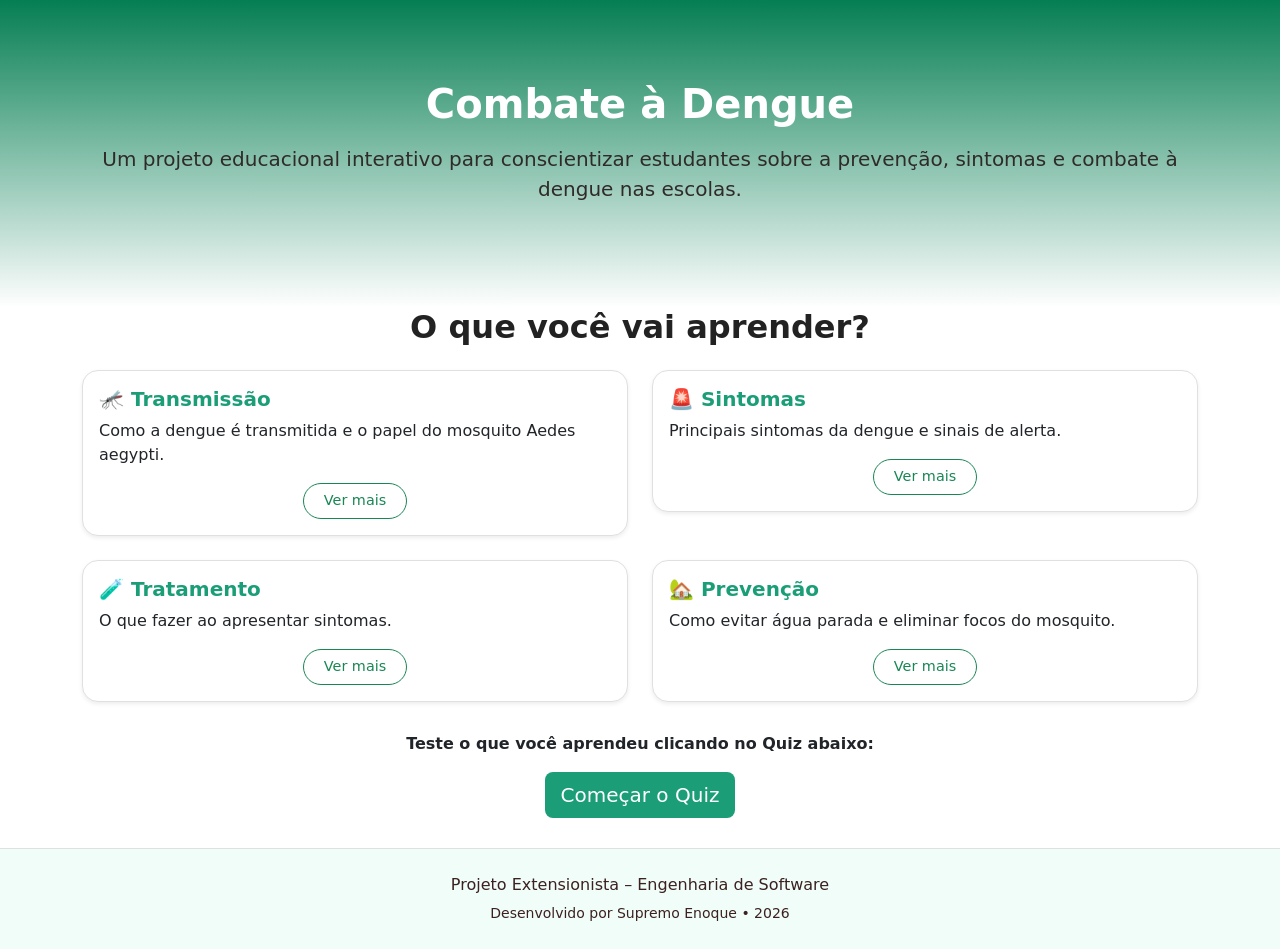
==== index.html @ 9ac5cbc0 "adicionado arquivos" ====
<!DOCTYPE html>
<html lang="pt-BR">
<head>
  <meta charset="UTF-8">
  <title>Combate à Dengue | Projeto Educacional</title>
  <meta name="viewport" content="width=device-width, initial-scale=1">

  <!-- Bootstrap -->
  <link href="https://cdn.jsdelivr.net/npm/bootstrap@5.3.2/dist/css/bootstrap.min.css" rel="stylesheet">

  <!-- CSS do projeto -->
  <link rel="stylesheet" href="./src/style.css">
</head>

<body>

<!-- HERO -->
<section class="hero d-flex align-items-center text-center">
  <div class="container">
    <h1 class="mb-3">Combate à Dengue</h1>
    <p class="lead mb-4" style="font-weight: 500; color: rgb(48, 43, 43);">
      Um projeto educacional interativo para conscientizar estudantes sobre a prevenção,
      sintomas e combate à dengue nas escolas.
    </p>
  
  </div>
</section>



<!-- O QUE VOCÊ VAI APRENDER -->
<section class="">
  <div class="container">
    <h2 class="text-center mb-4">O que você vai aprender?</h2>

    <div class="row g-4">

      <!-- TRANSMISSÃO -->
      <div class="col-md-6">
        <div class="card shadow-sm">
          <div class="card-body">
            <h5>🦟 Transmissão</h5>
            <p>Como a dengue é transmitida e o papel do mosquito Aedes aegypti.</p>

            <button class="btn btn-outline-success btn-sm"
              onclick="toggleConteudo('transmissao')">
              Ver mais
            </button>

            <div class="conteudo-expandido" id="transmissao">
              <hr>
              <img src="./src/img/mosquisto.png" class="img-fluid rounded mb-3" alt="Mosquito da dengue" style="height: 250px; width: 300px;" >

          <p>
  A dengue é uma doença viral transmitida pela picada da fêmea do mosquito
  <strong>Aedes aegypti</strong>, vetor urbano altamente adaptado ao ambiente humano.
  Após se infectar ao picar uma pessoa doente, o mosquito pode transmitir o vírus
  a outras pessoas durante toda a sua vida.
</p>

<p>
  O <strong>Aedes aegypti</strong> apresenta hábitos predominantemente diurnos,
  com maior atividade nas primeiras horas da manhã e no final da tarde.
  Sua proliferação está diretamente relacionada a condições ambientais favoráveis,
  especialmente a presença de água parada limpa.
</p>

<h6 class="mt-3">Principais criadouros do mosquito</h6>
<ul>
  <li>Caixas d’água, cisternas e reservatórios destampados</li>
  <li>Pneus descartados, garrafas, latas e recipientes plásticos</li>
  <li>Pratos de plantas, calhas obstruídas e ralos externos</li>
  <li>Bandejas de geladeiras e aparelhos de ar-condicionado</li>
</ul>

<p>
  O ciclo de vida do mosquito é rápido: em condições ideais, os ovos podem se
  transformar em mosquitos adultos em aproximadamente <strong>7 a 10 dias</strong>,
  o que favorece surtos em períodos de calor e chuvas frequentes.
</p>

<p>
  É importante destacar que <strong>a dengue não é transmitida de pessoa para pessoa</strong>.
  A transmissão ocorre exclusivamente pela picada do mosquito infectado, reforçando
  a importância das ações de controle ambiental e eliminação de focos.
</p>

<p class="fst-italic text-muted">
  A redução da proliferação do vetor é considerada a principal estratégia de
  prevenção da dengue, sendo uma responsabilidade coletiva que envolve a comunidade,
  o poder público e as instituições educacionais.
</p>

            </div>
          </div>
        </div>
      </div>

      <!-- SINTOMAS -->
      <div class="col-md-6">
        <div class="card shadow-sm">
          <div class="card-body">
            <h5>🚨 Sintomas</h5>
            <p>Principais sintomas da dengue e sinais de alerta.</p>

            <button class="btn btn-outline-success btn-sm"
              onclick="toggleConteudo('sintomas')">
              Ver mais
            </button>

            <div class="conteudo-expandido" id="sintomas">
              <hr>
              <img src="./src/img/sintomas.png" class="img-fluid rounded mb-3" alt="Sintomas da dengue"  style="height: 400px; width: 300px;">

             <p>
  Os sintomas da dengue geralmente surgem entre <strong>4 e 10 dias</strong>
  após a picada do mosquito infectado. A doença pode se manifestar de forma
  assintomática, leve ou grave, variando conforme a resposta imunológica do
  organismo e o tipo do vírus envolvido.
</p>

<p>
  A fase inicial da doença, conhecida como <strong>fase febril</strong>,
  caracteriza-se por início súbito de febre alta, geralmente acima de 38,5 °C,
  acompanhada de sintomas sistêmicos intensos.
</p>

<h6 class="mt-3">Sintomas mais comuns</h6>
<ul>
  <li>Febre alta de início abrupto</li>
  <li>Dor de cabeça intensa</li>
  <li>Dor atrás dos olhos (dor retro-orbitária)</li>
  <li>Dores musculares e articulares</li>
  <li>Mal-estar generalizado e fadiga</li>
  <li>Náuseas e vômitos</li>
</ul>

<p>
  Em alguns casos, pode ocorrer o surgimento de <strong>manchas avermelhadas na pele</strong>,
  conhecidas como exantema, geralmente acompanhadas de coceira.
</p>

<h6 class="mt-3">Sinais de alerta para formas graves</h6>
<ul>
  <li>Dor abdominal intensa e contínua</li>
  <li>Vômitos persistentes</li>
  <li>Sangramentos (nariz, gengiva ou fezes)</li>
  <li>Tontura ou sensação de desmaio</li>
  <li>Sonolência excessiva ou irritabilidade</li>
</ul>

<p>
  A presença de sinais de alerta indica risco de evolução para formas graves da
  dengue, como a <strong>dengue hemorrágica</strong>, exigindo atendimento médico
  imediato.
</p>

<p class="fst-italic text-muted">
  O reconhecimento precoce dos sintomas e a busca por assistência de saúde são
  fundamentais para reduzir complicações e óbitos associados à dengue.
</p>

            </div>
          </div>
        </div>
      </div>

      <!-- TRATAMENTO -->
      <div class="col-md-6">
        <div class="card shadow-sm">
          <div class="card-body">
            <h5>🧪 Tratamento</h5>
            <p>O que fazer ao apresentar sintomas.</p>

            <button class="btn btn-outline-success btn-sm"
              onclick="toggleConteudo('tratamento')">
              Ver mais
            </button>

            <div class="conteudo-expandido" id="tratamento">
              <hr>
              <img src="./src/img/tratamento.png" class="img-fluid rounded mb-3" alt="Tratamento da dengue" style="height: 400px; width: 300px;">

             <p>
  Atualmente, <strong>não existe um tratamento específico capaz de eliminar o
  vírus da dengue</strong>. O manejo clínico da doença é baseado no alívio dos
  sintomas, na prevenção de complicações e no acompanhamento cuidadoso da
  evolução do paciente.
</p>

<p>
  A maioria dos casos de dengue pode ser tratada em casa, desde que não haja
  sinais de gravidade. O tratamento domiciliar deve ser realizado com orientação
  médica e acompanhamento dos sintomas.
</p>

<h6 class="mt-3">Medidas recomendadas no tratamento</h6>
<ul>
  <li>Repouso absoluto durante o período febril</li>
  <li>Ingestão abundante de líquidos para evitar desidratação</li>
  <li>Uso de medicamentos para controle da febre e da dor, somente com prescrição médica</li>
</ul>

<p>
  A hidratação é considerada a <strong>principal medida terapêutica</strong>,
  podendo ser realizada por via oral ou intravenosa, conforme a gravidade do
  quadro clínico.
</p>

<h6 class="mt-3">Medicamentos que devem ser evitados</h6>
<ul>
  <li>Ácido acetilsalicílico (AAS)</li>
  <li>Ibuprofeno</li>
  <li>Diclofenaco e outros anti-inflamatórios</li>
</ul>

<p>
  Esses medicamentos aumentam o risco de sangramentos e podem agravar as formas
  graves da doença.
</p>

<h6 class="mt-3">Quando procurar atendimento médico</h6>
<ul>
  <li>Persistência da febre por mais de 48 horas</li>
  <li>Presença de dor abdominal intensa</li>
  <li>Vômitos frequentes</li>
  <li>Sinais de sangramento</li>
  <li>Dificuldade para ingerir líquidos</li>
</ul>

<p>
  Em casos mais graves, pode ser necessária a hospitalização para monitoramento
  contínuo, administração de fluidos intravenosos e suporte clínico adequado.
</p>

<p class="fst-italic text-muted">
  O tratamento correto e o acompanhamento precoce reduzem significativamente o
  risco de complicações e mortalidade associadas à dengue.
</p>

            </div>
          </div>
        </div>
      </div>

  <!-- PREVENÇÃO -->
<div class="col-md-6">
  <div class="card shadow-sm">
    <div class="card-body">
      <h5>🏡 Prevenção</h5>
      <p>Como evitar água parada e eliminar focos do mosquito.</p>

      <button class="btn btn-outline-success btn-sm"
        onclick="toggleConteudo('conteudo-prevencao', this)">
        Ver mais
      </button>

      <div class="conteudo-expandido" id="conteudo-prevencao">
        <hr>
        <img src="./src/img/prevencao.png"
             class="img-fluid rounded mb-3"
             alt="Prevenção da dengue"
             style="height: 400px; width: 300px;">

        <p>
          A prevenção da dengue é a <strong>principal e mais eficaz estratégia</strong>
          para o controle da doença, uma vez que não existe tratamento antiviral
          específico.
        </p>

        <p>
          O combate à dengue depende principalmente da eliminação dos focos de
          reprodução do mosquito <strong>Aedes aegypti</strong>.
        </p>

        <h6 class="mt-3">Principais medidas de prevenção</h6>
        <ul>
          <li>Manter caixas d’água e reservatórios bem vedados</li>
          <li>Eliminar pratos de plantas ou preenchê-los com areia</li>
          <li>Descartar corretamente pneus e garrafas</li>
          <li>Limpar calhas e ralos com frequência</li>
          <li>Manter lixeiras sempre fechadas</li>
        </ul>

        <p class="fst-italic text-muted">
          A prevenção contínua é a forma mais eficiente de reduzir os casos de dengue
          e proteger a saúde da população.
        </p>
      </div>
    </div>
  </div>
</div>


    </div>
  </div>
</section>




<!-- MODAL -->
<div class="modal fade" id="modalConteudo" tabindex="-1">
  <div class="modal-dialog modal-dialog-centered modal-lg">
    <div class="modal-content">
      
      <div class="modal-header">
        <h5 class="modal-title" id="modalTitulo"></h5>
        <button type="button" class="btn-close" data-bs-dismiss="modal"></button>
      </div>

      <div class="modal-body" id="modalTexto"></div>

    </div>
  </div>
</div>
<p style="text-align: center; font-weight: bolder; margin-top: 30px;"  >Teste o que você aprendeu clicando no Quiz abaixo: 

</p>
  <a href="quiz.html" class="btn btn-success btn-lg" id="quiz">
      Começar o Quiz
    </a>

<!-- RODAPÉ -->
<footer class="footer text-center py-4">
  <p class="mb-1">Projeto Extensionista – Engenharia de Software</p>
  <small>Desenvolvido por Supremo Enoque • 2026</small>
</footer>

<!-- Bootstrap JS -->
<script src="https://cdn.jsdelivr.net/npm/bootstrap@5.3.2/dist/js/bootstrap.bundle.min.js"></script>

<!-- SCRIPT -->


<script>
    function toggleConteudo(id) {
  const conteudo = document.getElementById(id)
  const botao = conteudo.previousElementSibling

  if (conteudo.style.display === "block") {
    conteudo.style.display = "none"
    botao.innerText = "Ver mais"
  } else {
    conteudo.style.display = "block"
    botao.innerText = "Ver menos"
  }
}
</script>

</body>
</html>
---- src/style.css ----
/* =========================
   VARIÁVEIS DE COR (MODERNO)
   ========================= */
:root {
  --verde-principal: #1b9e77;
  --verde-claro: #e6f7f1;
  --verde-hover: #0c5840;
  --cinza-texto: #3b2121;
  --cinza-borda: #e0e0e0;
  --branco: #ffffff;
}

/* =========================
   HERO
   
   ========================= */

 

.hero {
  background: linear-gradient(to bottom, #057e53, #ffffff);
  padding: 80px 0;
}



.hero h1 {
  color: var(--verde-principal);
  font-weight: 700;
  color: white;
}

.hero p {
  color: var(--cinza-texto);
}

/* =========================
   SEÇÕES
   ========================= */
section {
  scroll-margin-top: 80px;

}

/* =========================
   CARDS
   ========================= */
.card {
  border-radius: 16px;
  border: 1px solid var(--cinza-borda);
  transition: transform 0.3s ease, box-shadow 0.3s ease;
  background: var(--branco);
}

.card:hover {
  transform: translateY(-4px);
  box-shadow: 0 10px 25px rgba(0, 0, 0, 0.08);
}

.card h5 {
  color: var(--verde-principal);
  font-weight: 600;
}

/* =========================
   CONTEÚDO EXPANDIDO
   ========================= */
.conteudo-expandido {
  display: none;
  margin-top: 1.5rem;
  padding-top: 1.5rem;
  border-top: 1px solid var(--cinza-borda);
  animation: fadeIn 0.4s ease-in-out;

}

/* =========================
   ANIMAÇÃO
   ========================= */
@keyframes fadeIn {
  from {
    opacity: 0;
    transform: translateY(-8px);
  }
  to {
    opacity: 1;
    transform: translateY(0);
  }
}

/* =========================
   BOTÕES
   ========================= */
.card button,
.card .btn {
  display: block;
  margin: 16px auto 0;
  border-radius: 20px;
  padding: 6px 20px;
  font-size: 0.9rem;
}

.btn-success {
  background-color: var(--verde-principal);
  border: none;
}

.btn-success:hover {
  background-color: var(--verde-hover);
}

/* =========================
   IMAGENS
   ========================= */
.card img {
  display: block;
  margin: 16px auto;
  max-width: 100%;
  height: 220px;
  object-fit: cover;
  border-radius: 14px;
}

/* =========================
   LISTAS
   ========================= */
.card ul {
  padding-left: 1.2rem;
  color: var(--cinza-texto);
}

.card li {
  margin-bottom: 6px;
}

/* =========================
   TÍTULOS DE SEÇÃO
   ========================= */
h2 {
  font-weight: 700;
  color: #222;
}

/* =========================
   RODAPÉ
   ========================= */
.footer {
  background-color: #f1fdf8;
  border-top: 1px solid var(--cinza-borda);
  color: var(--cinza-texto);
}





#quiz{

display: block;    /* Garante que o link se comporte como bloco */
    width: fit-content; /* Ocupa apenas a largura do texto */
    margin: 0 auto;
    margin-bottom: 30px;
}


#prevencao{
  
 
  margin-bottom: 50px;
}
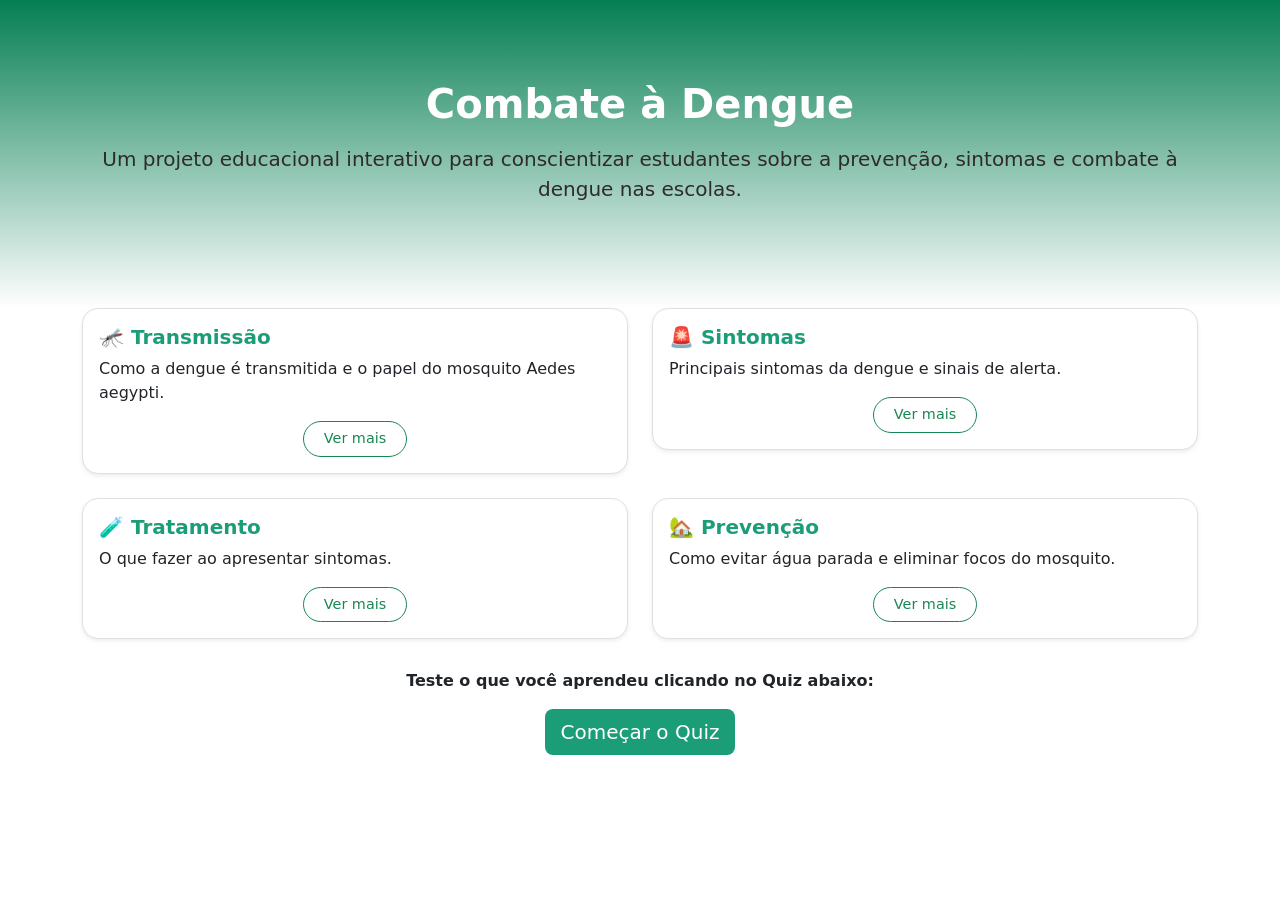
==== commit c2ecc6f1: "att" ====
--- a/index.html
+++ b/index.html
@@ -31,7 +31,7 @@
 <!-- O QUE VOCÊ VAI APRENDER -->
 <section class="">
   <div class="container">
-    <h2 class="text-center mb-4">O que você vai aprender?</h2>
+
 
     <div class="row g-4">
 
@@ -321,11 +321,6 @@
       Começar o Quiz
     </a>
 
-<!-- RODAPÉ -->
-<footer class="footer text-center py-4">
-  <p class="mb-1">Projeto Extensionista – Engenharia de Software</p>
-  <small>Desenvolvido por Supremo Enoque • 2026</small>
-</footer>
 
 <!-- Bootstrap JS -->
 <script src="https://cdn.jsdelivr.net/npm/bootstrap@5.3.2/dist/js/bootstrap.bundle.min.js"></script>
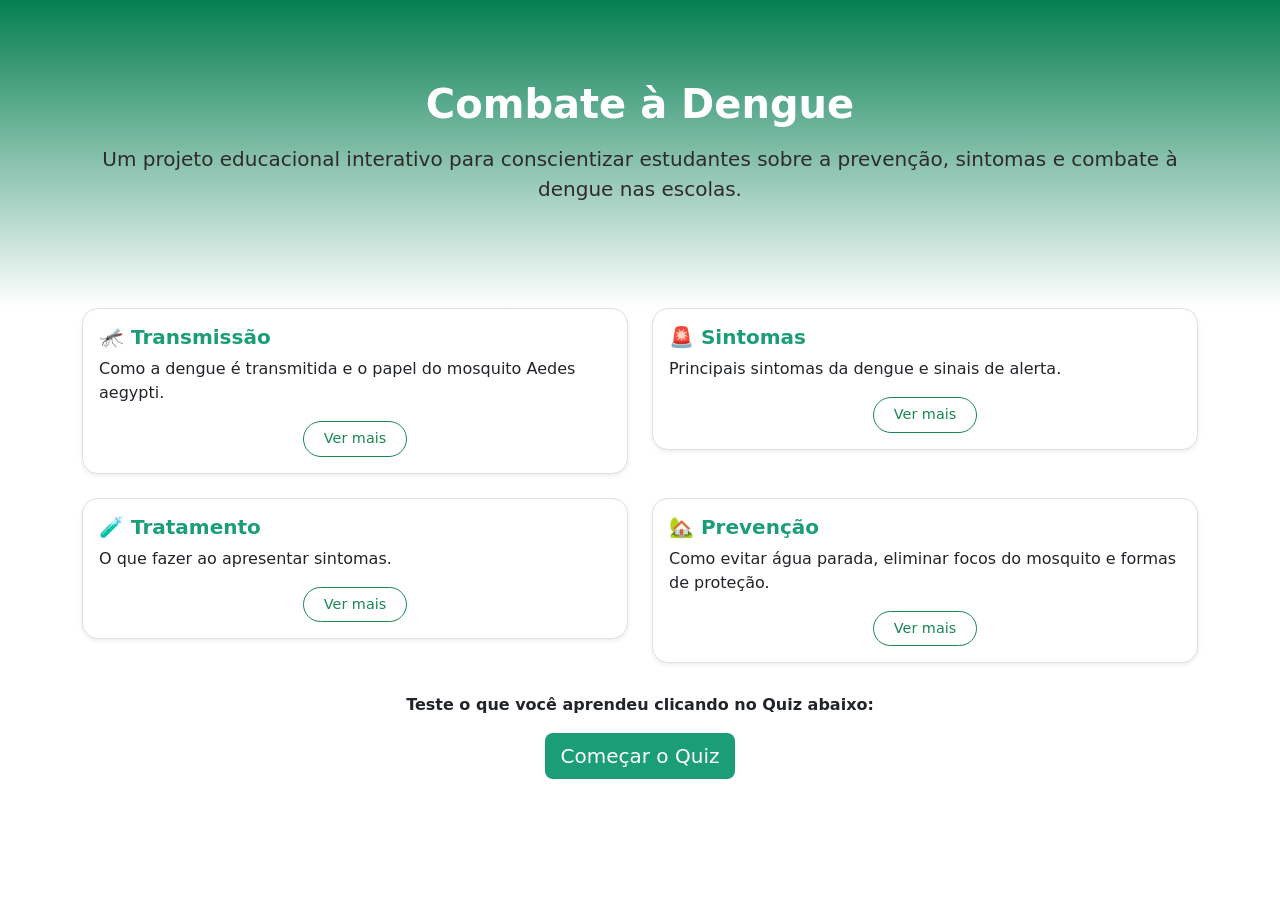
==== commit 28efd45a: "Informações adicionais + pergunta nova no quiz" ====
--- a/index.html
+++ b/index.html
@@ -246,48 +246,55 @@
   <!-- PREVENÇÃO -->
 <div class="col-md-6">
   <div class="card shadow-sm">
-    <div class="card-body">
-      <h5>🏡 Prevenção</h5>
-      <p>Como evitar água parada e eliminar focos do mosquito.</p>
-
-      <button class="btn btn-outline-success btn-sm"
-        onclick="toggleConteudo('conteudo-prevencao', this)">
-        Ver mais
-      </button>
-
-      <div class="conteudo-expandido" id="conteudo-prevencao">
-        <hr>
-        <img src="./src/img/prevencao.png"
-             class="img-fluid rounded mb-3"
-             alt="Prevenção da dengue"
-             style="height: 400px; width: 300px;">
-
-        <p>
-          A prevenção da dengue é a <strong>principal e mais eficaz estratégia</strong>
-          para o controle da doença, uma vez que não existe tratamento antiviral
-          específico.
-        </p>
-
-        <p>
-          O combate à dengue depende principalmente da eliminação dos focos de
-          reprodução do mosquito <strong>Aedes aegypti</strong>.
-        </p>
-
-        <h6 class="mt-3">Principais medidas de prevenção</h6>
-        <ul>
-          <li>Manter caixas d’água e reservatórios bem vedados</li>
-          <li>Eliminar pratos de plantas ou preenchê-los com areia</li>
-          <li>Descartar corretamente pneus e garrafas</li>
-          <li>Limpar calhas e ralos com frequência</li>
-          <li>Manter lixeiras sempre fechadas</li>
-        </ul>
-
-        <p class="fst-italic text-muted">
-          A prevenção contínua é a forma mais eficiente de reduzir os casos de dengue
-          e proteger a saúde da população.
-        </p>
-      </div>
-    </div>
+<div class="card-body">
+  <h5>🏡 Prevenção</h5>
+  <p>Como evitar água parada, eliminar focos do mosquito e formas de proteção.</p>
+
+  <button class="btn btn-outline-success btn-sm"
+    onclick="toggleConteudo('conteudo-prevencao', this)">
+    Ver mais
+  </button>
+
+  <div class="conteudo-expandido" id="conteudo-prevencao">
+    <hr>
+    <img src="./src/img/prevencao.png"
+         class="img-fluid rounded mb-3"
+         alt="Prevenção da dengue"
+         style="height: 400px; width: 300px;">
+
+    <p>
+      A prevenção da dengue é a <strong>principal e mais eficaz estratégia</strong>
+      para o controle da doença, uma vez que não existe tratamento antiviral
+      específico capaz de eliminar o vírus após a infecção.
+    </p>
+
+    <p>
+      Além das medidas ambientais, <strong>atualmente também existe vacina contra a dengue</strong>,
+      que ajuda a reduzir o risco de infecção e de formas graves da doença.
+      No entanto, a vacinação <strong>não substitui a eliminação da água parada</strong>,
+      sendo uma medida complementar de proteção.
+    </p>
+
+    <p>
+      O combate à dengue depende principalmente da eliminação dos focos de
+      reprodução do mosquito <strong>Aedes aegypti</strong>.
+    </p>
+
+    <h6 class="mt-3">Principais medidas de prevenção</h6>
+    <ul>
+      <li>Manter caixas d’água e reservatórios bem vedados</li>
+      <li>Eliminar pratos de plantas ou preenchê-los com areia</li>
+      <li>Descartar corretamente pneus e garrafas</li>
+      <li>Limpar calhas e ralos com frequência</li>
+      <li>Manter lixeiras sempre fechadas</li>
+    </ul>
+
+    <p class="fst-italic text-muted">
+      A prevenção contínua, aliada à vacinação quando disponível, é a forma mais eficiente
+      de reduzir os casos de dengue e proteger a saúde da população.
+    </p>
+  </div>
+</div>
   </div>
 </div>
 
